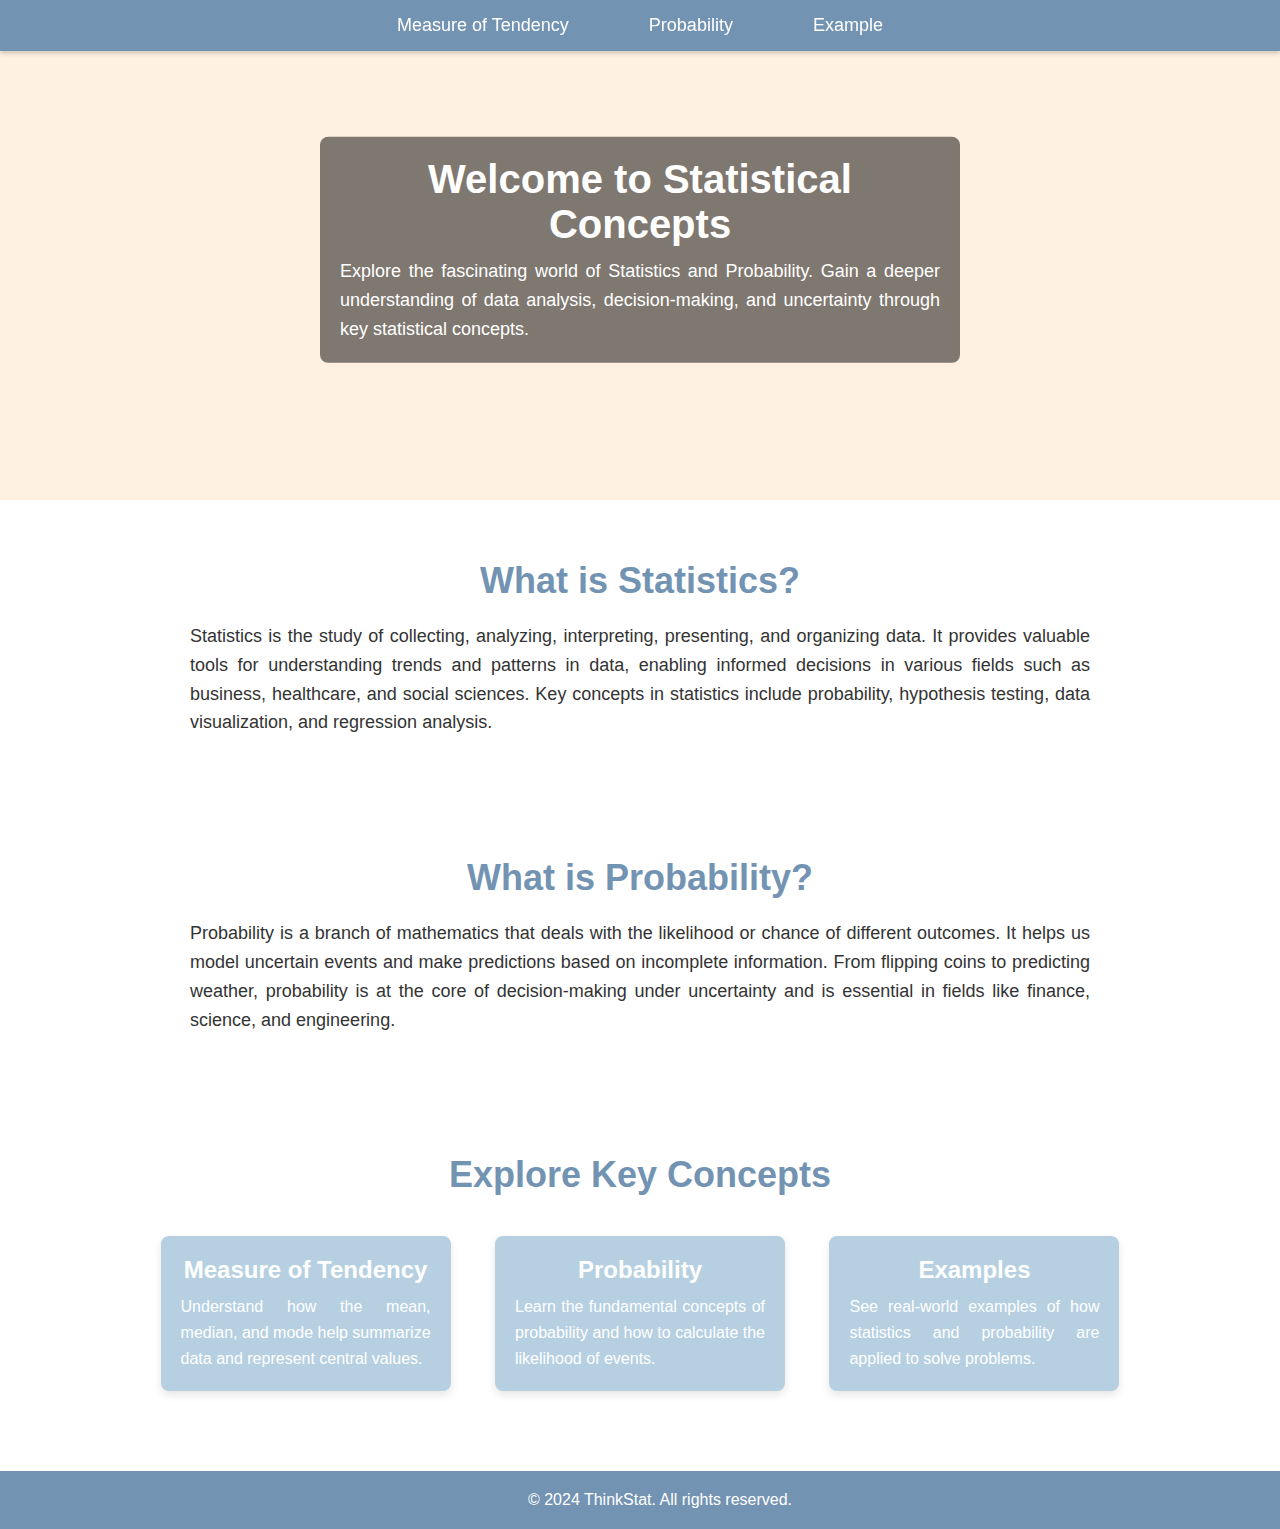
==== templates/index.html @ e240d6dd "Update index.html" ====
<!DOCTYPE html>
<html lang="en">
<head>
    <meta charset="UTF-8">
    <meta name="viewport" content="width=device-width, initial-scale=1.0">
    <title>Homepage - ThinkStat</title>
    <style>
      
        body, h1, h2, h3, p {
            margin: 0;
            padding: 0;
        }

     
        body {
            font-family: Arial, sans-serif;
            background-color: #fef1e1; 
            margin: 0;
        }

     
        nav {
            background-color: #7393B3; 
            position: fixed;
            top: 0;
            width: 100%;
            z-index: 1000;
            box-shadow: 0 2px 5px rgba(0, 0, 0, 0.2);
        }

        nav ul {
            list-style-type: none;
            margin: 0;
            padding: 0;
            display: flex;
            justify-content: center;
        }

        nav ul li {
            margin: 0 20px;
        }

        nav ul li a {
            color: white;
            text-decoration: none;
            font-size: 18px;
            padding: 15px 20px;
            display: block;
            transition: background-color 0.3s ease;
        }

        nav ul li a:hover {
            background-color: rgba(255, 255, 255, 0.3); 
            border-radius: 5px;
        }

        .hero {
            text-align: center;
            background-image: url('mathyy.jpg');  
            background-size: auto;
            color: white;
            padding: 50px 20px;
            background-repeat: no-repeat;
            height: 400px;
            position: relative;
        }

  
        .hero .content {
            position: absolute;
            top: 50%;
            left: 50%;
            transform: translate(-50%, -50%);
            background-color: rgba(0, 0, 0, 0.5);
            padding: 20px;
            border-radius: 8px;
            max-width: 80%;
            color: white;
        }

        .hero h1 {
            font-size: 40px;
            margin-bottom: 10px;
        }

        .hero p {
            font-size: 18px;
            line-height: 1.6;
        }

 
        .content {
            padding: 60px 20px;
            text-align: center;
            background-color: #fff;
        }

        .content h2 {
            font-size: 36px;
            margin-bottom: 20px;
            color: #7393B3; 
        }

        .content p {
            font-size: 18px;
            color: #333333;
            max-width: 900px;
            margin: 0 auto;
            line-height: 1.6;
            text-align: justify; 
        }

        .content .card {
            display: inline-block;
            background-color: #B6D0E2; 
            padding: 20px;
            margin: 20px;
            width: 250px;
            text-align: center;
            border-radius: 8px;
            box-shadow: 0 4px 8px rgba(0, 0, 0, 0.1);
            transition: transform 0.3s ease-in-out;
        }

        .content .card:hover {
            transform: translateY(-10px);
            background-color: #7393B3; 
        }

        .content .card h3 {
            font-size: 24px;
            margin-bottom: 10px;
        }

        .content .card p {
            font-size: 16px;
            color: #003366; 
        }

       
        footer {
            text-align: center;
            background-color: #7393B3; 
            color: white;
            padding: 20px;
            position: relative;
            bottom: 0;
            width: 100%;
        }

        .white-text {
            color: white;
        }
    </style>
</head>
<body>

 
    <nav>
        <ul>
            <li><a href="measure-of-tendency.html">Measure of Tendency</a></li>
            <li><a href="probability.html">Probability</a></li>
            <li><a href="example.html">Example</a></li>
        </ul>
    </nav>

    <section class="hero">
        <div class="content">
            <h1>Welcome to Statistical Concepts</h1>
            <p style="color:white;">Explore the fascinating world of Statistics and Probability. Gain a deeper understanding of data analysis, decision-making, and uncertainty through key statistical concepts.</p>
        </div>
    </section>

    <section class="content">
        <h2>What is Statistics?</h2>
        <p>Statistics is the study of collecting, analyzing, interpreting, presenting, and organizing data. It provides valuable tools for understanding trends and patterns in data, enabling informed decisions in various fields such as business, healthcare, and social sciences. Key concepts in statistics include probability, hypothesis testing, data visualization, and regression analysis.</p>
    </section>

    <section class="content">
        <h2>What is Probability?</h2>
        <p>Probability is a branch of mathematics that deals with the likelihood or chance of different outcomes. It helps us model uncertain events and make predictions based on incomplete information. From flipping coins to predicting weather, probability is at the core of decision-making under uncertainty and is essential in fields like finance, science, and engineering.</p>
    </section>

    <section class="content">
        <h2>Explore Key Concepts</h2>
        <div class="card">
            <h3 style="color:white;">Measure of Tendency</h3>
            <p style="color: white;">Understand how the mean, median, and mode help summarize data and represent central values.</p>
        </div>
        <div class="card">
            <h3 style="color:white;">Probability</h3>
            <p style="color: white;">Learn the fundamental concepts of probability and how to calculate the likelihood of events.</p>
        </div>
        <div class="card">
            <h3 style="color:white;">Examples</h3>
            <p style="color: white;">See real-world examples of how statistics and probability are applied to solve problems.</p>
        </div>
    </section>

    <footer>
        <p>&copy; 2024 ThinkStat. All rights reserved.</p>
    </footer>

</body>
</html>
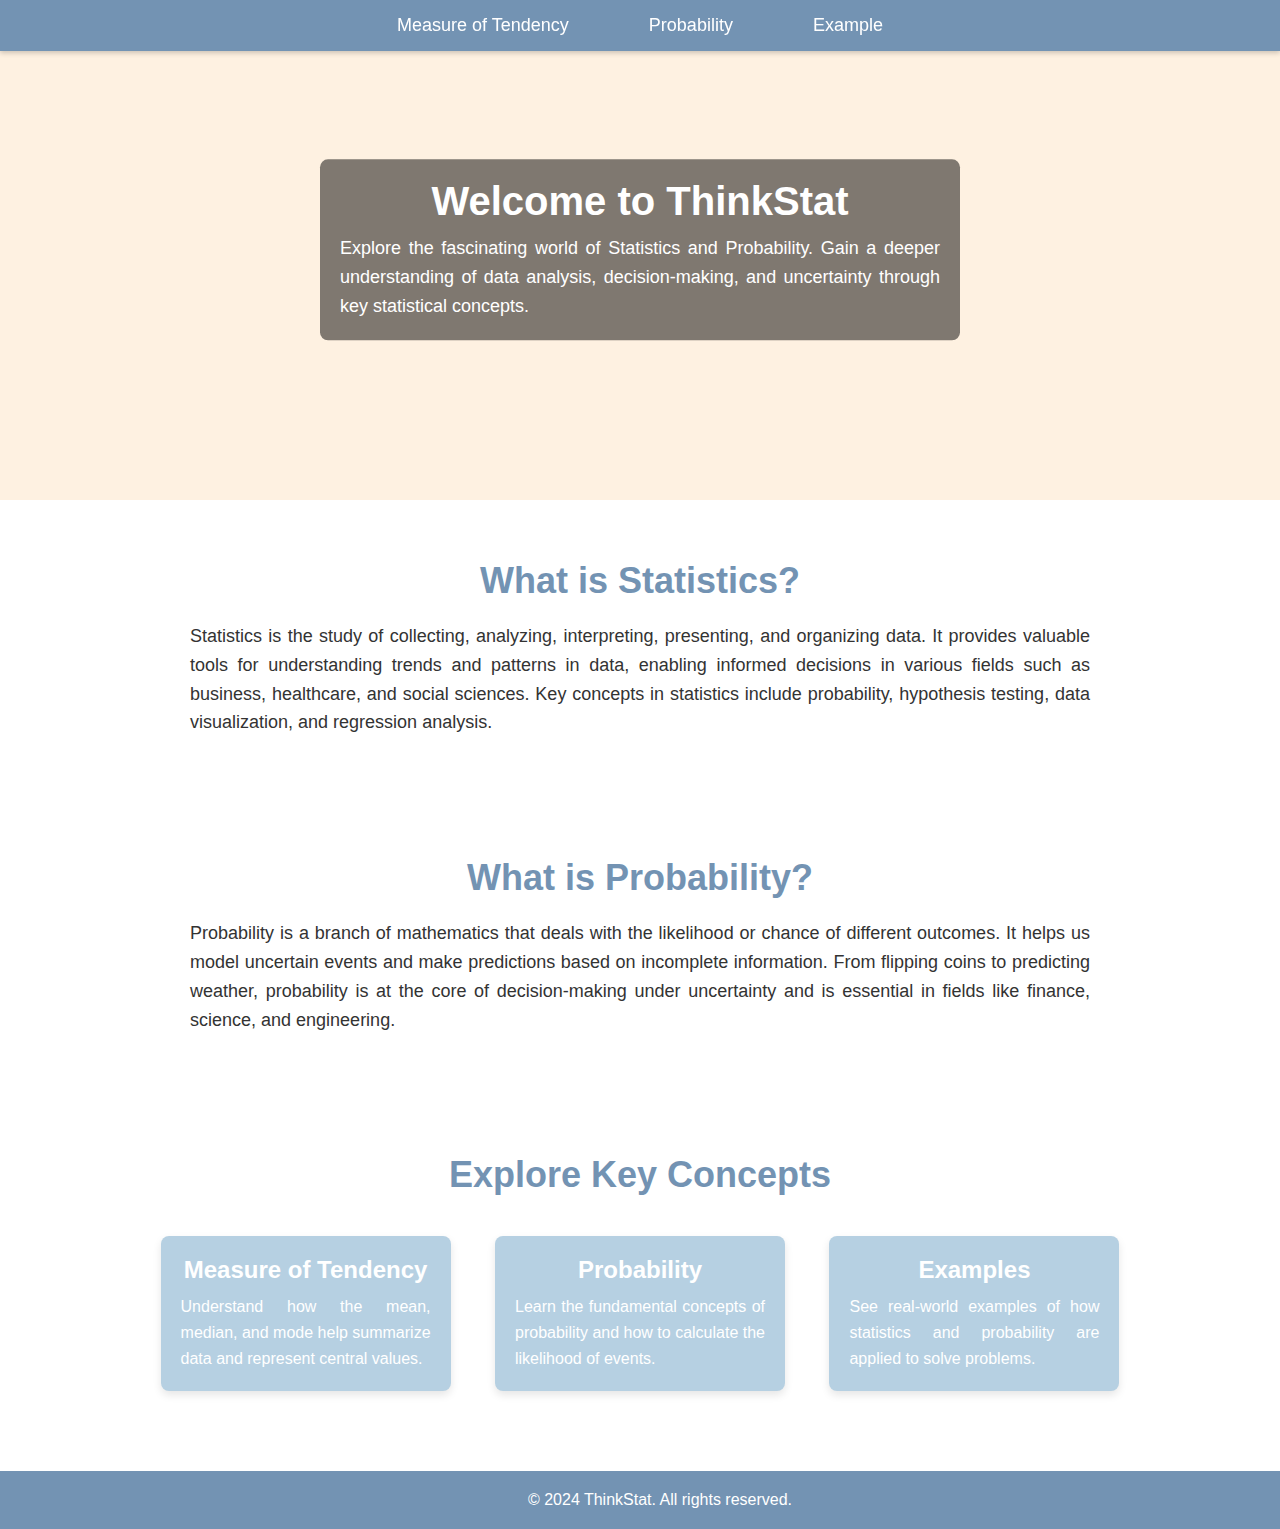
==== commit f9fb0c29: "Merge remote-tracking branch 'origin/events'" ====
--- a/templates/index.html
+++ b/templates/index.html
@@ -166,7 +166,7 @@
 
     <section class="hero">
         <div class="content">
-            <h1>Welcome to Statistical Concepts</h1>
+            <h1>Welcome to ThinkStat</h1>
             <p style="color:white;">Explore the fascinating world of Statistics and Probability. Gain a deeper understanding of data analysis, decision-making, and uncertainty through key statistical concepts.</p>
         </div>
     </section>
@@ -202,4 +202,4 @@
     </footer>
 
 </body>
-</html>
+</html>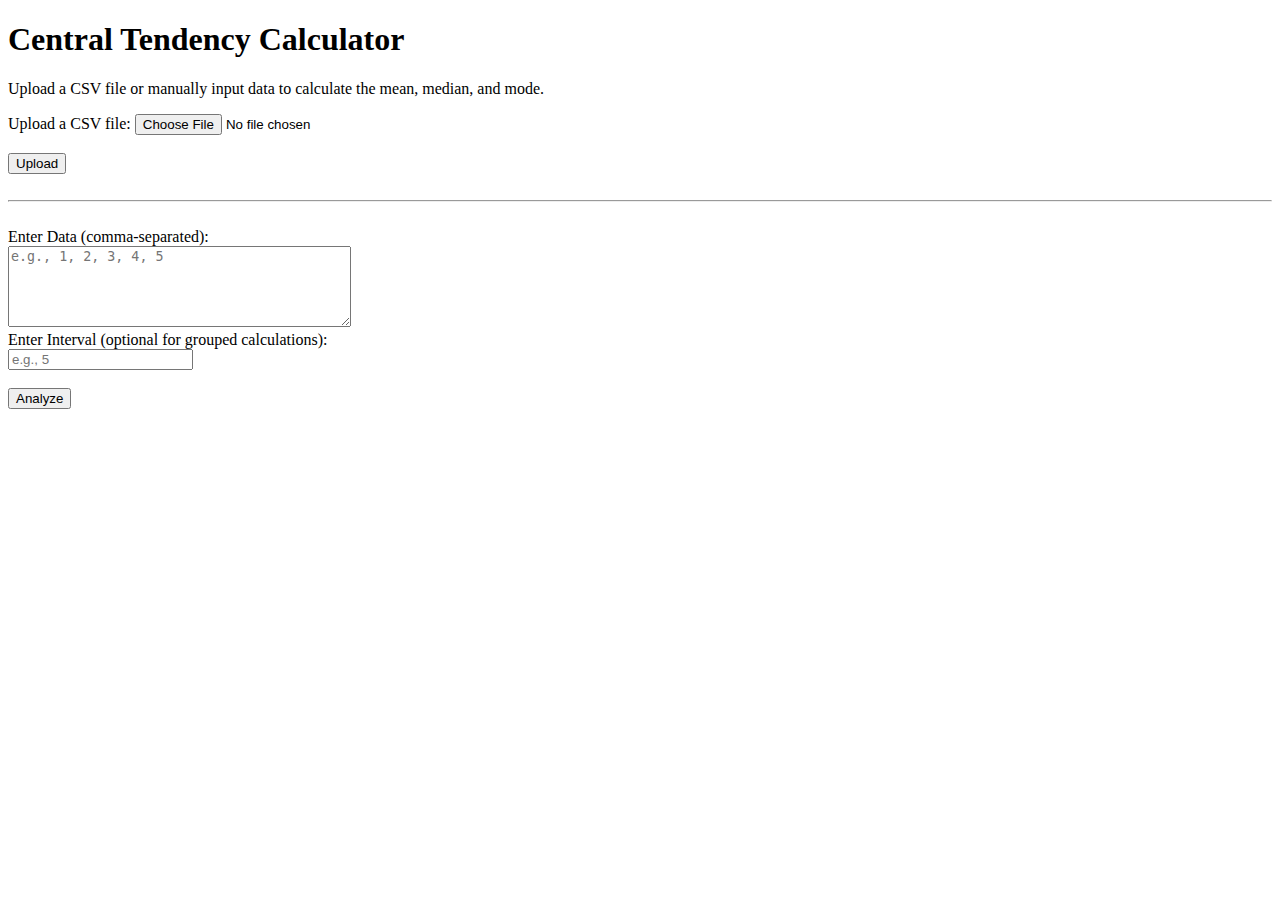
==== commit 38cd5a2b: "AYOKO NAAAAAAA" ====
--- a/templates/index.html
+++ b/templates/index.html
@@ -3,203 +3,187 @@
 <head>
     <meta charset="UTF-8">
     <meta name="viewport" content="width=device-width, initial-scale=1.0">
-    <title>Homepage - ThinkStat</title>
-    <style>
-      
-        body, h1, h2, h3, p {
-            margin: 0;
-            padding: 0;
+    <title>Central Tendency Calculator</title>
+</head>
+<body>
+    <h1>Central Tendency Calculator</h1>
+    <p>Upload a CSV file or manually input data to calculate the mean, median, and mode.</p>
+    
+    <!-- File Upload Form -->
+    <form id="uploadForm" enctype="multipart/form-data">
+        <label for="file">Upload a CSV file:</label>
+        <input type="file" id="file" name="file" accept=".csv">
+        <br><br>
+        <button type="submit">Upload</button>
+    </form>
+
+    <div id="columnSelection" style="display: none;">
+        <label for="columns">Select Column:</label>
+        <select id="columns"></select>
+        <br><br>
+        <button id="processButton">Calculate</button>
+    </div>
+
+    <br><hr><br>
+
+    <!-- Manual Input Form -->
+    <form id="manualForm">
+        <label for="data">Enter Data (comma-separated):</label><br>
+        <textarea id="data" name="data" rows="5" cols="40" placeholder="e.g., 1, 2, 3, 4, 5"></textarea><br>
+        <label for="interval">Enter Interval (optional for grouped calculations):</label><br>
+        <input type="number" id="interval" name="interval" step="0.01" placeholder="e.g., 5"><br><br>
+        <button type="submit">Analyze</button>
+    </form>
+
+    <div id="result"></div>
+
+    <script>
+        const uploadForm = document.getElementById('uploadForm');
+        const columnSelection = document.getElementById('columnSelection');
+        const columnsDropdown = document.getElementById('columns');
+        const processButton = document.getElementById('processButton');
+        const manualForm = document.getElementById('manualForm');
+        const resultDiv = document.getElementById('result');
+
+        let uploadedFilePath = '';  // Store the uploaded file path
+
+        // Handle File Upload
+        uploadForm.addEventListener('submit', async (e) => {
+            e.preventDefault();
+            const formData = new FormData(uploadForm);
+
+            const response = await fetch('/upload', {
+                method: 'POST',
+                body: formData
+            });
+
+            const data = await response.json();
+
+            if (data.error) {
+                resultDiv.innerHTML = `<p style="color: red;">Error: ${data.error}</p>`;
+            } else {
+                uploadedFilePath = data.file_path;  // Save file path
+                columnSelection.style.display = 'block';
+                columnsDropdown.innerHTML = data.numeric_columns.map(col => `<option value="${col}">${col}</option>`).join('');
+            }
+        });
+
+        // Handle Column Selection and Processing
+        processButton.addEventListener('click', async () => {
+            const selectedColumn = columnsDropdown.value;
+
+            const response = await fetch('/process', {
+                method: 'POST',
+                headers: {
+                    'Content-Type': 'application/x-www-form-urlencoded',
+                },
+                body: new URLSearchParams({
+                    column: selectedColumn,
+                    file_path: uploadedFilePath
+                })
+            });
+
+            const data = await response.json();
+
+            if (data.error) {
+                resultDiv.innerHTML = `<p style="color: red;">Error: ${data.error}</p>`;
+            } else {
+                displayResults(data, selectedColumn);
+            }
+        });
+
+        // Handle Manual Data Input
+        manualForm.addEventListener('submit', async (e) => {
+            e.preventDefault();
+            const formData = new FormData(manualForm);
+
+            const response = await fetch('/manual', {
+                method: 'POST',
+                body: new URLSearchParams(formData)
+            });
+
+            const data = await response.json();
+
+            if (data.error) {
+                resultDiv.innerHTML = `<p style="color: red;">Error: ${data.error}</p>`;
+            } else {
+                if (data.grouped) {
+                    // Display grouped and ungrouped results
+                    displayGroupedAndUngroupedResults(data);
+                } else {
+                    displayResults(data, "Manual Input");
+                }
+            }
+        });
+
+        function displayResults(data, title) {
+            const mean = data.mean !== undefined ? data.mean.toFixed(2) : 'N/A';
+            const median = data.median !== undefined ? data.median.toFixed(2) : 'N/A';
+            const mode = data.mode ? data.mode.join(', ') : 'N/A';
+            const plot_url = data.plot_url || '';
+
+            resultDiv.innerHTML = `
+                <h2>Results for ${title}</h2>
+                <p><strong>Mean:</strong> ${mean}</p>
+                <p><strong>Median:</strong> ${median}</p>
+                <p><strong>Mode:</strong> ${mode}</p>
+                ${plot_url ? `<h3>Histogram</h3><img src="${plot_url}" alt="Histogram">` : ''}
+            `;
         }
 
-     
-        body {
-            font-family: Arial, sans-serif;
-            background-color: #fef1e1; 
-            margin: 0;
+        function displayGroupedAndUngroupedResults(data) {
+            const ungrouped = data.ungrouped;
+            const grouped = data.grouped;
+
+            const ungroupedResults = `
+                <h3>Ungrouped Results:</h3>
+                <p><strong>Mean:</strong> ${ungrouped.mean.toFixed(2)}</p>
+                <p><strong>Median:</strong> ${ungrouped.median.toFixed(2)}</p>
+                <p><strong>Mode:</strong> ${ungrouped.mode.join(', ')}</p>
+                <h4>Ungrouped Histogram:</h4>
+                <img src="${ungrouped.plot_url}" alt="Ungrouped Histogram">
+            `;
+
+            const groupedResults = `
+                    <h3>Grouped Results:</h3>
+                    <p><strong>Mean:</strong> ${grouped.mean.toFixed(2)}</p>
+                    <p><strong>Median:</strong> ${grouped.median.toFixed(2)}</p>
+                    <p><strong>Mode:</strong> ${grouped.mode !== null ? grouped.mode.toFixed(2) : 'N/A'}</p>
+                    <h4>Frequency Table:</h4>
+                    <table style="border-collapse: collapse; width: auto; margin: 0;">
+                        <thead>
+                            <tr>
+                                <th style="border: 1px solid black; padding: 2px 5px;">Interval (Bin)</th>
+                                <th style="border: 1px solid black; padding: 2px 5px;">Frequency</th>
+                            </tr>
+                        </thead>
+                        <tbody>
+                            ${grouped.frequency_table.bins.map((bin, index) => `
+                                <tr>
+                                    <td style="border: 1px solid black; padding: 2px 5px; text-align: center;">${bin}</td>
+                                    <td style="border: 1px solid black; padding: 2px 5px; text-align: center;">${grouped.frequency_table.frequencies[index]}</td>
+                                </tr>
+                            `).join('')}
+                        </tbody>
+                    </table>
+                    <h4>Grouped Histogram:</h4>
+                    <img 
+                        src="${grouped.plot_url}" 
+                        alt="Grouped Histogram" 
+                        onerror="this.onerror=null; this.src='https://via.placeholder.com/150';">
+                `;
+
+                // Debugging logs
+                console.log("Grouped Histogram URL:", grouped.plot_url);
+                console.log("Grouped Data:", grouped);
+
+            resultDiv.innerHTML = `
+                <h2>Grouped and Ungrouped Results</h2>
+                ${ungroupedResults}
+                <hr>
+                ${groupedResults}
+            `;
         }
-
-     
-        nav {
-            background-color: #7393B3; 
-            position: fixed;
-            top: 0;
-            width: 100%;
-            z-index: 1000;
-            box-shadow: 0 2px 5px rgba(0, 0, 0, 0.2);
-        }
-
-        nav ul {
-            list-style-type: none;
-            margin: 0;
-            padding: 0;
-            display: flex;
-            justify-content: center;
-        }
-
-        nav ul li {
-            margin: 0 20px;
-        }
-
-        nav ul li a {
-            color: white;
-            text-decoration: none;
-            font-size: 18px;
-            padding: 15px 20px;
-            display: block;
-            transition: background-color 0.3s ease;
-        }
-
-        nav ul li a:hover {
-            background-color: rgba(255, 255, 255, 0.3); 
-            border-radius: 5px;
-        }
-
-        .hero {
-            text-align: center;
-            background-image: url('mathyy.jpg');  
-            background-size: auto;
-            color: white;
-            padding: 50px 20px;
-            background-repeat: no-repeat;
-            height: 400px;
-            position: relative;
-        }
-
-  
-        .hero .content {
-            position: absolute;
-            top: 50%;
-            left: 50%;
-            transform: translate(-50%, -50%);
-            background-color: rgba(0, 0, 0, 0.5);
-            padding: 20px;
-            border-radius: 8px;
-            max-width: 80%;
-            color: white;
-        }
-
-        .hero h1 {
-            font-size: 40px;
-            margin-bottom: 10px;
-        }
-
-        .hero p {
-            font-size: 18px;
-            line-height: 1.6;
-        }
-
- 
-        .content {
-            padding: 60px 20px;
-            text-align: center;
-            background-color: #fff;
-        }
-
-        .content h2 {
-            font-size: 36px;
-            margin-bottom: 20px;
-            color: #7393B3; 
-        }
-
-        .content p {
-            font-size: 18px;
-            color: #333333;
-            max-width: 900px;
-            margin: 0 auto;
-            line-height: 1.6;
-            text-align: justify; 
-        }
-
-        .content .card {
-            display: inline-block;
-            background-color: #B6D0E2; 
-            padding: 20px;
-            margin: 20px;
-            width: 250px;
-            text-align: center;
-            border-radius: 8px;
-            box-shadow: 0 4px 8px rgba(0, 0, 0, 0.1);
-            transition: transform 0.3s ease-in-out;
-        }
-
-        .content .card:hover {
-            transform: translateY(-10px);
-            background-color: #7393B3; 
-        }
-
-        .content .card h3 {
-            font-size: 24px;
-            margin-bottom: 10px;
-        }
-
-        .content .card p {
-            font-size: 16px;
-            color: #003366; 
-        }
-
-       
-        footer {
-            text-align: center;
-            background-color: #7393B3; 
-            color: white;
-            padding: 20px;
-            position: relative;
-            bottom: 0;
-            width: 100%;
-        }
-
-        .white-text {
-            color: white;
-        }
-    </style>
-</head>
-<body>
-
- 
-    <nav>
-        <ul>
-            <li><a href="measure-of-tendency.html">Measure of Tendency</a></li>
-            <li><a href="probability.html">Probability</a></li>
-            <li><a href="example.html">Example</a></li>
-        </ul>
-    </nav>
-
-    <section class="hero">
-        <div class="content">
-            <h1>Welcome to ThinkStat</h1>
-            <p style="color:white;">Explore the fascinating world of Statistics and Probability. Gain a deeper understanding of data analysis, decision-making, and uncertainty through key statistical concepts.</p>
-        </div>
-    </section>
-
-    <section class="content">
-        <h2>What is Statistics?</h2>
-        <p>Statistics is the study of collecting, analyzing, interpreting, presenting, and organizing data. It provides valuable tools for understanding trends and patterns in data, enabling informed decisions in various fields such as business, healthcare, and social sciences. Key concepts in statistics include probability, hypothesis testing, data visualization, and regression analysis.</p>
-    </section>
-
-    <section class="content">
-        <h2>What is Probability?</h2>
-        <p>Probability is a branch of mathematics that deals with the likelihood or chance of different outcomes. It helps us model uncertain events and make predictions based on incomplete information. From flipping coins to predicting weather, probability is at the core of decision-making under uncertainty and is essential in fields like finance, science, and engineering.</p>
-    </section>
-
-    <section class="content">
-        <h2>Explore Key Concepts</h2>
-        <div class="card">
-            <h3 style="color:white;">Measure of Tendency</h3>
-            <p style="color: white;">Understand how the mean, median, and mode help summarize data and represent central values.</p>
-        </div>
-        <div class="card">
-            <h3 style="color:white;">Probability</h3>
-            <p style="color: white;">Learn the fundamental concepts of probability and how to calculate the likelihood of events.</p>
-        </div>
-        <div class="card">
-            <h3 style="color:white;">Examples</h3>
-            <p style="color: white;">See real-world examples of how statistics and probability are applied to solve problems.</p>
-        </div>
-    </section>
-
-    <footer>
-        <p>&copy; 2024 ThinkStat. All rights reserved.</p>
-    </footer>
-
+    </script>
 </body>
-</html>+</html>
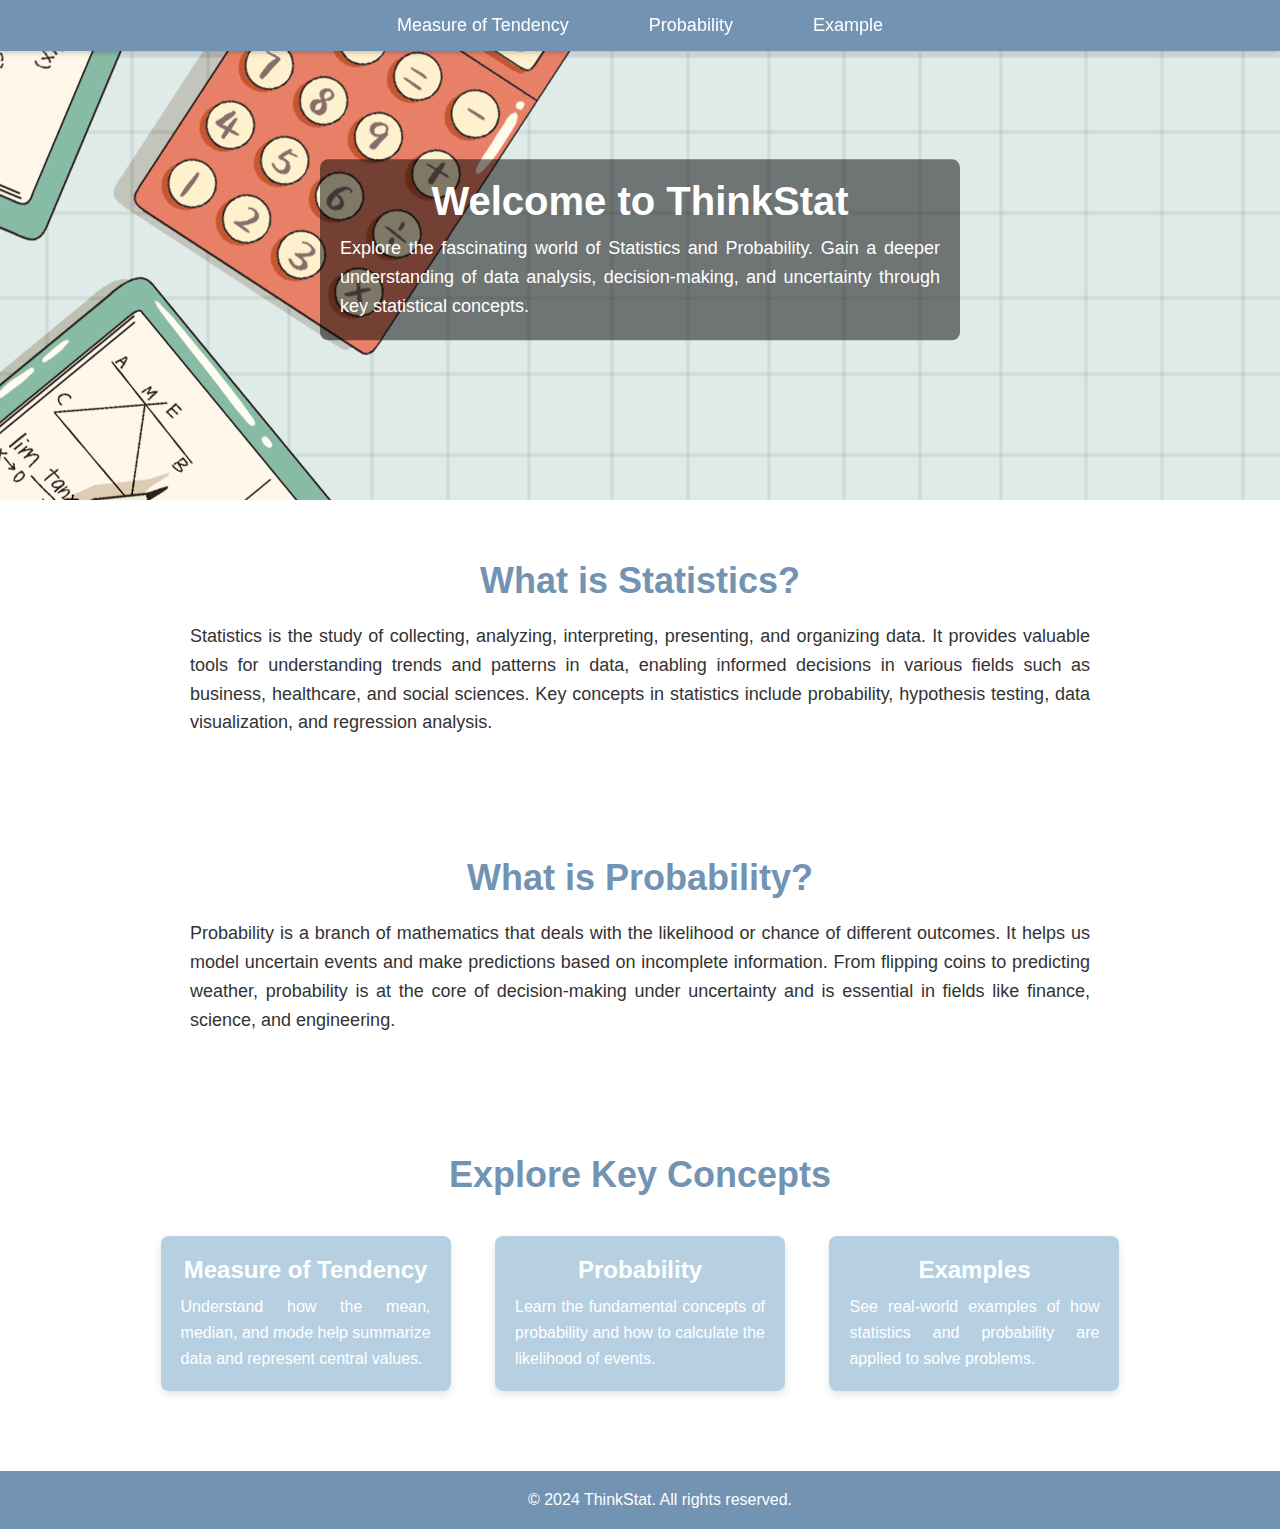
==== commit 9a443747: "connecting the tools" ====
--- a/templates/index.html
+++ b/templates/index.html
@@ -3,187 +3,203 @@
 <head>
     <meta charset="UTF-8">
     <meta name="viewport" content="width=device-width, initial-scale=1.0">
-    <title>Central Tendency Calculator</title>
+    <title>Homepage - ThinkStat</title>
+    <style>
+      
+        body, h1, h2, h3, p {
+            margin: 0;
+            padding: 0;
+        }
+
+     
+        body {
+            font-family: Arial, sans-serif;
+            background-color: #fef1e1; 
+            margin: 0;
+        }
+
+     
+        nav {
+            background-color: #7393B3; 
+            position: fixed;
+            top: 0;
+            width: 100%;
+            z-index: 1000;
+            box-shadow: 0 2px 5px rgba(0, 0, 0, 0.2);
+        }
+
+        nav ul {
+            list-style-type: none;
+            margin: 0;
+            padding: 0;
+            display: flex;
+            justify-content: center;
+        }
+
+        nav ul li {
+            margin: 0 20px;
+        }
+
+        nav ul li a {
+            color: white;
+            text-decoration: none;
+            font-size: 18px;
+            padding: 15px 20px;
+            display: block;
+            transition: background-color 0.3s ease;
+        }
+
+        nav ul li a:hover {
+            background-color: rgba(255, 255, 255, 0.3); 
+            border-radius: 5px;
+        }
+
+        .hero {
+            text-align: center;
+            background-image: url('mathyy.jpg');  
+            background-size: auto;
+            color: white;
+            padding: 50px 20px;
+            background-repeat: no-repeat;
+            height: 400px;
+            position: relative;
+        }
+
+  
+        .hero .content {
+            position: absolute;
+            top: 50%;
+            left: 50%;
+            transform: translate(-50%, -50%);
+            background-color: rgba(0, 0, 0, 0.5);
+            padding: 20px;
+            border-radius: 8px;
+            max-width: 80%;
+            color: white;
+        }
+
+        .hero h1 {
+            font-size: 40px;
+            margin-bottom: 10px;
+        }
+
+        .hero p {
+            font-size: 18px;
+            line-height: 1.6;
+        }
+
+ 
+        .content {
+            padding: 60px 20px;
+            text-align: center;
+            background-color: #fff;
+        }
+
+        .content h2 {
+            font-size: 36px;
+            margin-bottom: 20px;
+            color: #7393B3; 
+        }
+
+        .content p {
+            font-size: 18px;
+            color: #333333;
+            max-width: 900px;
+            margin: 0 auto;
+            line-height: 1.6;
+            text-align: justify; 
+        }
+
+        .content .card {
+            display: inline-block;
+            background-color: #B6D0E2; 
+            padding: 20px;
+            margin: 20px;
+            width: 250px;
+            text-align: center;
+            border-radius: 8px;
+            box-shadow: 0 4px 8px rgba(0, 0, 0, 0.1);
+            transition: transform 0.3s ease-in-out;
+        }
+
+        .content .card:hover {
+            transform: translateY(-10px);
+            background-color: #7393B3; 
+        }
+
+        .content .card h3 {
+            font-size: 24px;
+            margin-bottom: 10px;
+        }
+
+        .content .card p {
+            font-size: 16px;
+            color: #003366; 
+        }
+
+       
+        footer {
+            text-align: center;
+            background-color: #7393B3; 
+            color: white;
+            padding: 20px;
+            position: relative;
+            bottom: 0;
+            width: 100%;
+        }
+
+        .white-text {
+            color: white;
+        }
+    </style>
 </head>
 <body>
-    <h1>Central Tendency Calculator</h1>
-    <p>Upload a CSV file or manually input data to calculate the mean, median, and mode.</p>
-    
-    <!-- File Upload Form -->
-    <form id="uploadForm" enctype="multipart/form-data">
-        <label for="file">Upload a CSV file:</label>
-        <input type="file" id="file" name="file" accept=".csv">
-        <br><br>
-        <button type="submit">Upload</button>
-    </form>
-
-    <div id="columnSelection" style="display: none;">
-        <label for="columns">Select Column:</label>
-        <select id="columns"></select>
-        <br><br>
-        <button id="processButton">Calculate</button>
-    </div>
-
-    <br><hr><br>
-
-    <!-- Manual Input Form -->
-    <form id="manualForm">
-        <label for="data">Enter Data (comma-separated):</label><br>
-        <textarea id="data" name="data" rows="5" cols="40" placeholder="e.g., 1, 2, 3, 4, 5"></textarea><br>
-        <label for="interval">Enter Interval (optional for grouped calculations):</label><br>
-        <input type="number" id="interval" name="interval" step="0.01" placeholder="e.g., 5"><br><br>
-        <button type="submit">Analyze</button>
-    </form>
-
-    <div id="result"></div>
-
-    <script>
-        const uploadForm = document.getElementById('uploadForm');
-        const columnSelection = document.getElementById('columnSelection');
-        const columnsDropdown = document.getElementById('columns');
-        const processButton = document.getElementById('processButton');
-        const manualForm = document.getElementById('manualForm');
-        const resultDiv = document.getElementById('result');
-
-        let uploadedFilePath = '';  // Store the uploaded file path
-
-        // Handle File Upload
-        uploadForm.addEventListener('submit', async (e) => {
-            e.preventDefault();
-            const formData = new FormData(uploadForm);
-
-            const response = await fetch('/upload', {
-                method: 'POST',
-                body: formData
-            });
-
-            const data = await response.json();
-
-            if (data.error) {
-                resultDiv.innerHTML = `<p style="color: red;">Error: ${data.error}</p>`;
-            } else {
-                uploadedFilePath = data.file_path;  // Save file path
-                columnSelection.style.display = 'block';
-                columnsDropdown.innerHTML = data.numeric_columns.map(col => `<option value="${col}">${col}</option>`).join('');
-            }
-        });
-
-        // Handle Column Selection and Processing
-        processButton.addEventListener('click', async () => {
-            const selectedColumn = columnsDropdown.value;
-
-            const response = await fetch('/process', {
-                method: 'POST',
-                headers: {
-                    'Content-Type': 'application/x-www-form-urlencoded',
-                },
-                body: new URLSearchParams({
-                    column: selectedColumn,
-                    file_path: uploadedFilePath
-                })
-            });
-
-            const data = await response.json();
-
-            if (data.error) {
-                resultDiv.innerHTML = `<p style="color: red;">Error: ${data.error}</p>`;
-            } else {
-                displayResults(data, selectedColumn);
-            }
-        });
-
-        // Handle Manual Data Input
-        manualForm.addEventListener('submit', async (e) => {
-            e.preventDefault();
-            const formData = new FormData(manualForm);
-
-            const response = await fetch('/manual', {
-                method: 'POST',
-                body: new URLSearchParams(formData)
-            });
-
-            const data = await response.json();
-
-            if (data.error) {
-                resultDiv.innerHTML = `<p style="color: red;">Error: ${data.error}</p>`;
-            } else {
-                if (data.grouped) {
-                    // Display grouped and ungrouped results
-                    displayGroupedAndUngroupedResults(data);
-                } else {
-                    displayResults(data, "Manual Input");
-                }
-            }
-        });
-
-        function displayResults(data, title) {
-            const mean = data.mean !== undefined ? data.mean.toFixed(2) : 'N/A';
-            const median = data.median !== undefined ? data.median.toFixed(2) : 'N/A';
-            const mode = data.mode ? data.mode.join(', ') : 'N/A';
-            const plot_url = data.plot_url || '';
-
-            resultDiv.innerHTML = `
-                <h2>Results for ${title}</h2>
-                <p><strong>Mean:</strong> ${mean}</p>
-                <p><strong>Median:</strong> ${median}</p>
-                <p><strong>Mode:</strong> ${mode}</p>
-                ${plot_url ? `<h3>Histogram</h3><img src="${plot_url}" alt="Histogram">` : ''}
-            `;
-        }
-
-        function displayGroupedAndUngroupedResults(data) {
-            const ungrouped = data.ungrouped;
-            const grouped = data.grouped;
-
-            const ungroupedResults = `
-                <h3>Ungrouped Results:</h3>
-                <p><strong>Mean:</strong> ${ungrouped.mean.toFixed(2)}</p>
-                <p><strong>Median:</strong> ${ungrouped.median.toFixed(2)}</p>
-                <p><strong>Mode:</strong> ${ungrouped.mode.join(', ')}</p>
-                <h4>Ungrouped Histogram:</h4>
-                <img src="${ungrouped.plot_url}" alt="Ungrouped Histogram">
-            `;
-
-            const groupedResults = `
-                    <h3>Grouped Results:</h3>
-                    <p><strong>Mean:</strong> ${grouped.mean.toFixed(2)}</p>
-                    <p><strong>Median:</strong> ${grouped.median.toFixed(2)}</p>
-                    <p><strong>Mode:</strong> ${grouped.mode !== null ? grouped.mode.toFixed(2) : 'N/A'}</p>
-                    <h4>Frequency Table:</h4>
-                    <table style="border-collapse: collapse; width: auto; margin: 0;">
-                        <thead>
-                            <tr>
-                                <th style="border: 1px solid black; padding: 2px 5px;">Interval (Bin)</th>
-                                <th style="border: 1px solid black; padding: 2px 5px;">Frequency</th>
-                            </tr>
-                        </thead>
-                        <tbody>
-                            ${grouped.frequency_table.bins.map((bin, index) => `
-                                <tr>
-                                    <td style="border: 1px solid black; padding: 2px 5px; text-align: center;">${bin}</td>
-                                    <td style="border: 1px solid black; padding: 2px 5px; text-align: center;">${grouped.frequency_table.frequencies[index]}</td>
-                                </tr>
-                            `).join('')}
-                        </tbody>
-                    </table>
-                    <h4>Grouped Histogram:</h4>
-                    <img 
-                        src="${grouped.plot_url}" 
-                        alt="Grouped Histogram" 
-                        onerror="this.onerror=null; this.src='https://via.placeholder.com/150';">
-                `;
-
-                // Debugging logs
-                console.log("Grouped Histogram URL:", grouped.plot_url);
-                console.log("Grouped Data:", grouped);
-
-            resultDiv.innerHTML = `
-                <h2>Grouped and Ungrouped Results</h2>
-                ${ungroupedResults}
-                <hr>
-                ${groupedResults}
-            `;
-        }
-    </script>
+
+ 
+    <nav>
+        <ul>
+            <li><a href="/measure-of-tendency">Measure of Tendency</a></li>
+            <li><a href="probability.html">Probability</a></li>
+            <li><a href="/events">Example</a></li>
+        </ul>
+    </nav>
+
+    <section class="hero">
+        <div class="content">
+            <h1>Welcome to ThinkStat</h1>
+            <p style="color:white;">Explore the fascinating world of Statistics and Probability. Gain a deeper understanding of data analysis, decision-making, and uncertainty through key statistical concepts.</p>
+        </div>
+    </section>
+
+    <section class="content">
+        <h2>What is Statistics?</h2>
+        <p>Statistics is the study of collecting, analyzing, interpreting, presenting, and organizing data. It provides valuable tools for understanding trends and patterns in data, enabling informed decisions in various fields such as business, healthcare, and social sciences. Key concepts in statistics include probability, hypothesis testing, data visualization, and regression analysis.</p>
+    </section>
+
+    <section class="content">
+        <h2>What is Probability?</h2>
+        <p>Probability is a branch of mathematics that deals with the likelihood or chance of different outcomes. It helps us model uncertain events and make predictions based on incomplete information. From flipping coins to predicting weather, probability is at the core of decision-making under uncertainty and is essential in fields like finance, science, and engineering.</p>
+    </section>
+
+    <section class="content">
+        <h2>Explore Key Concepts</h2>
+        <div class="card">
+            <h3 style="color:white;">Measure of Tendency</h3>
+            <p style="color: white;">Understand how the mean, median, and mode help summarize data and represent central values.</p>
+        </div>
+        <div class="card">
+            <h3 style="color:white;">Probability</h3>
+            <p style="color: white;">Learn the fundamental concepts of probability and how to calculate the likelihood of events.</p>
+        </div>
+        <div class="card">
+            <h3 style="color:white;">Examples</h3>
+            <p style="color: white;">See real-world examples of how statistics and probability are applied to solve problems.</p>
+        </div>
+    </section>
+
+    <footer>
+        <p>&copy; 2024 ThinkStat. All rights reserved.</p>
+    </footer>
+
 </body>
-</html>
+</html>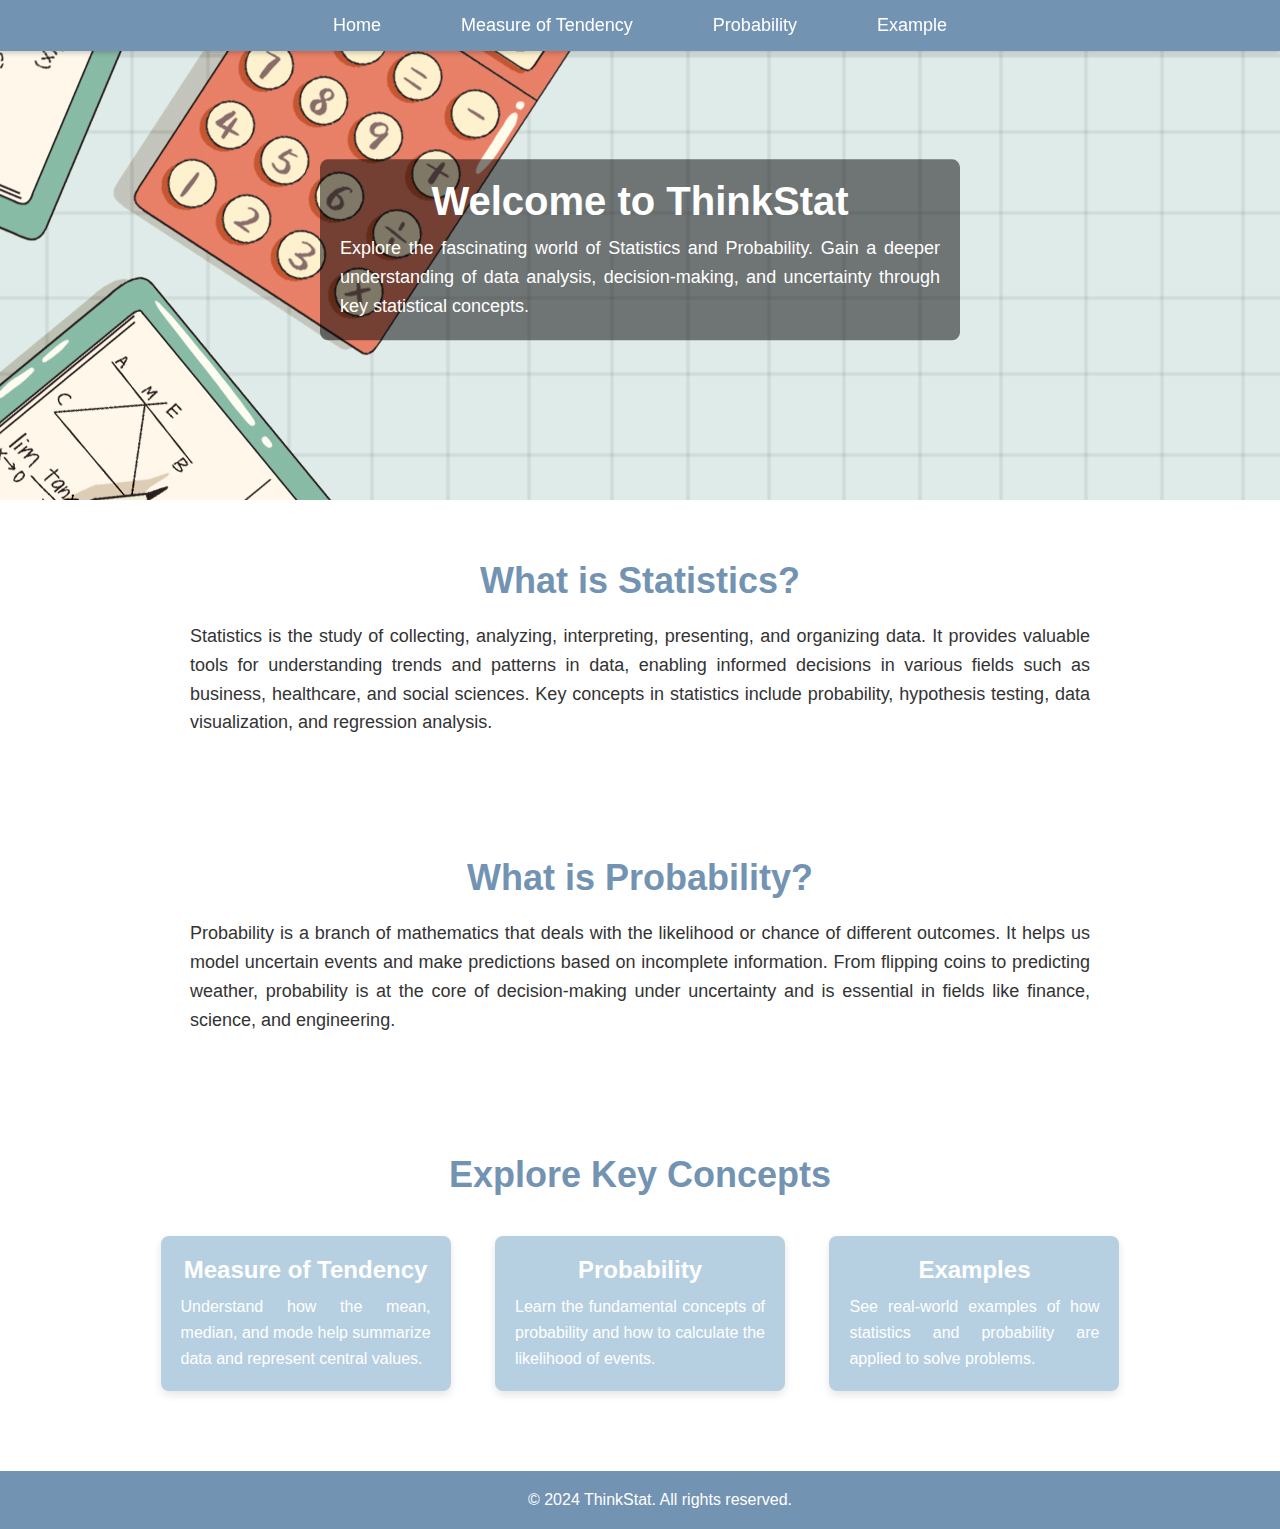
==== commit b7c836ab: "connected" ====
--- a/templates/index.html
+++ b/templates/index.html
@@ -158,8 +158,9 @@
  
     <nav>
         <ul>
+            <li><a href="/">Home</a></li>
             <li><a href="/measure-of-tendency">Measure of Tendency</a></li>
-            <li><a href="probability.html">Probability</a></li>
+            <li><a href="/probability">Probability</a></li>
             <li><a href="/events">Example</a></li>
         </ul>
     </nav>
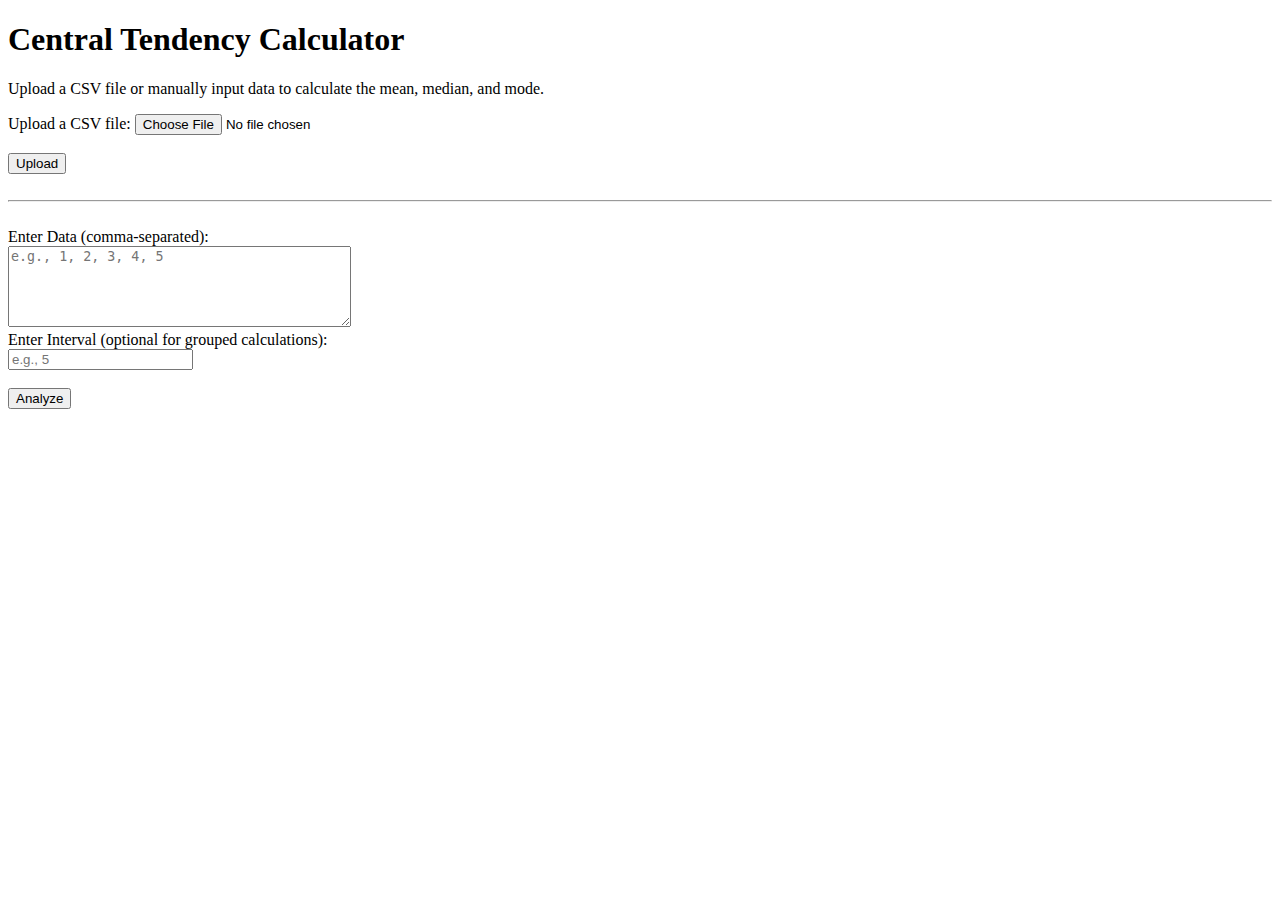
==== commit 262fd932: "OKAY NA LEZZZGOOOOO" ====
--- a/templates/index.html
+++ b/templates/index.html
@@ -3,204 +3,208 @@
 <head>
     <meta charset="UTF-8">
     <meta name="viewport" content="width=device-width, initial-scale=1.0">
-    <title>Homepage - ThinkStat</title>
-    <style>
-      
-        body, h1, h2, h3, p {
-            margin: 0;
-            padding: 0;
-        }
-
-     
-        body {
-            font-family: Arial, sans-serif;
-            background-color: #fef1e1; 
-            margin: 0;
-        }
-
-     
-        nav {
-            background-color: #7393B3; 
-            position: fixed;
-            top: 0;
-            width: 100%;
-            z-index: 1000;
-            box-shadow: 0 2px 5px rgba(0, 0, 0, 0.2);
-        }
-
-        nav ul {
-            list-style-type: none;
-            margin: 0;
-            padding: 0;
-            display: flex;
-            justify-content: center;
-        }
-
-        nav ul li {
-            margin: 0 20px;
-        }
-
-        nav ul li a {
-            color: white;
-            text-decoration: none;
-            font-size: 18px;
-            padding: 15px 20px;
-            display: block;
-            transition: background-color 0.3s ease;
-        }
-
-        nav ul li a:hover {
-            background-color: rgba(255, 255, 255, 0.3); 
-            border-radius: 5px;
-        }
-
-        .hero {
-            text-align: center;
-            background-image: url('mathyy.jpg');  
-            background-size: auto;
-            color: white;
-            padding: 50px 20px;
-            background-repeat: no-repeat;
-            height: 400px;
-            position: relative;
-        }
-
-  
-        .hero .content {
-            position: absolute;
-            top: 50%;
-            left: 50%;
-            transform: translate(-50%, -50%);
-            background-color: rgba(0, 0, 0, 0.5);
-            padding: 20px;
-            border-radius: 8px;
-            max-width: 80%;
-            color: white;
-        }
-
-        .hero h1 {
-            font-size: 40px;
-            margin-bottom: 10px;
-        }
-
-        .hero p {
-            font-size: 18px;
-            line-height: 1.6;
-        }
-
- 
-        .content {
-            padding: 60px 20px;
-            text-align: center;
-            background-color: #fff;
-        }
-
-        .content h2 {
-            font-size: 36px;
-            margin-bottom: 20px;
-            color: #7393B3; 
-        }
-
-        .content p {
-            font-size: 18px;
-            color: #333333;
-            max-width: 900px;
-            margin: 0 auto;
-            line-height: 1.6;
-            text-align: justify; 
-        }
-
-        .content .card {
-            display: inline-block;
-            background-color: #B6D0E2; 
-            padding: 20px;
-            margin: 20px;
-            width: 250px;
-            text-align: center;
-            border-radius: 8px;
-            box-shadow: 0 4px 8px rgba(0, 0, 0, 0.1);
-            transition: transform 0.3s ease-in-out;
-        }
-
-        .content .card:hover {
-            transform: translateY(-10px);
-            background-color: #7393B3; 
-        }
-
-        .content .card h3 {
-            font-size: 24px;
-            margin-bottom: 10px;
-        }
-
-        .content .card p {
-            font-size: 16px;
-            color: #003366; 
-        }
-
-       
-        footer {
-            text-align: center;
-            background-color: #7393B3; 
-            color: white;
-            padding: 20px;
-            position: relative;
-            bottom: 0;
-            width: 100%;
-        }
-
-        .white-text {
-            color: white;
-        }
-    </style>
+    <title>Central Tendency Calculator</title>
 </head>
 <body>
-
- 
-    <nav>
-        <ul>
-            <li><a href="/">Home</a></li>
-            <li><a href="/measure-of-tendency">Measure of Tendency</a></li>
-            <li><a href="/probability">Probability</a></li>
-            <li><a href="/events">Example</a></li>
-        </ul>
-    </nav>
-
-    <section class="hero">
-        <div class="content">
-            <h1>Welcome to ThinkStat</h1>
-            <p style="color:white;">Explore the fascinating world of Statistics and Probability. Gain a deeper understanding of data analysis, decision-making, and uncertainty through key statistical concepts.</p>
-        </div>
-    </section>
-
-    <section class="content">
-        <h2>What is Statistics?</h2>
-        <p>Statistics is the study of collecting, analyzing, interpreting, presenting, and organizing data. It provides valuable tools for understanding trends and patterns in data, enabling informed decisions in various fields such as business, healthcare, and social sciences. Key concepts in statistics include probability, hypothesis testing, data visualization, and regression analysis.</p>
-    </section>
-
-    <section class="content">
-        <h2>What is Probability?</h2>
-        <p>Probability is a branch of mathematics that deals with the likelihood or chance of different outcomes. It helps us model uncertain events and make predictions based on incomplete information. From flipping coins to predicting weather, probability is at the core of decision-making under uncertainty and is essential in fields like finance, science, and engineering.</p>
-    </section>
-
-    <section class="content">
-        <h2>Explore Key Concepts</h2>
-        <div class="card">
-            <h3 style="color:white;">Measure of Tendency</h3>
-            <p style="color: white;">Understand how the mean, median, and mode help summarize data and represent central values.</p>
-        </div>
-        <div class="card">
-            <h3 style="color:white;">Probability</h3>
-            <p style="color: white;">Learn the fundamental concepts of probability and how to calculate the likelihood of events.</p>
-        </div>
-        <div class="card">
-            <h3 style="color:white;">Examples</h3>
-            <p style="color: white;">See real-world examples of how statistics and probability are applied to solve problems.</p>
-        </div>
-    </section>
-
-    <footer>
-        <p>&copy; 2024 ThinkStat. All rights reserved.</p>
-    </footer>
-
+    <h1>Central Tendency Calculator</h1>
+    <p>Upload a CSV file or manually input data to calculate the mean, median, and mode.</p>
+    
+    <!-- File Upload Form -->
+    <form id="uploadForm" enctype="multipart/form-data">
+        <label for="file">Upload a CSV file:</label>
+        <input type="file" id="file" name="file" accept=".csv">
+        <br><br>
+        <button type="submit">Upload</button>
+    </form>
+
+    <div id="columnSelection" style="display: none;">
+        <label for="columns">Select Column:</label>
+        <select id="columns"></select>
+        <br><br>
+        <button id="processButton">Calculate</button>
+    </div>
+
+    <br><hr><br>
+
+    <!-- Manual Input Form -->
+    <form id="manualForm">
+        <label for="data">Enter Data (comma-separated):</label><br>
+        <textarea id="data" name="data" rows="5" cols="40" placeholder="e.g., 1, 2, 3, 4, 5"></textarea><br>
+        <label for="interval">Enter Interval (optional for grouped calculations):</label><br>
+        <input type="number" id="interval" name="interval" step="0.1" placeholder="e.g., 5"><br><br>
+        <button type="submit">Analyze</button>
+    </form>
+
+    <div id="result"></div>
+
+    <script>
+        const uploadForm = document.getElementById('uploadForm');
+        const columnSelection = document.getElementById('columnSelection');
+        const columnsDropdown = document.getElementById('columns');
+        const processButton = document.getElementById('processButton');
+        const manualForm = document.getElementById('manualForm');
+        const resultDiv = document.getElementById('result');
+
+        let uploadedFilePath = '';  // Store the uploaded file path
+
+        // Handle File Upload
+        uploadForm.addEventListener('submit', async (e) => {
+            e.preventDefault();
+            const formData = new FormData(uploadForm);
+
+            const response = await fetch('/upload', {
+                method: 'POST',
+                body: formData
+            });
+
+            const data = await response.json();
+
+            if (data.error) {
+                resultDiv.innerHTML = `<p style="color: red;">Error: ${data.error}</p>`;
+            } else {
+                uploadedFilePath = data.file_path;  // Save file path
+                columnSelection.style.display = 'block';
+                columnsDropdown.innerHTML = data.numeric_columns.map(col => `<option value="${col}">${col}</option>`).join('');
+            }
+        });
+
+        // Handle Column Selection and Processing
+        processButton.addEventListener('click', async () => {
+            const selectedColumn = columnsDropdown.value;
+
+            const response = await fetch('/process', {
+                method: 'POST',
+                headers: {
+                    'Content-Type': 'application/x-www-form-urlencoded',
+                },
+                body: new URLSearchParams({
+                    column: selectedColumn,
+                    file_path: uploadedFilePath
+                })
+            });
+
+            const data = await response.json();
+
+            if (data.error) {
+                resultDiv.innerHTML = `<p style="color: red;">Error: ${data.error}</p>`;
+            } else {
+                displayResults(data, selectedColumn);
+            }
+        });
+
+        // Handle Manual Data Input
+        manualForm.addEventListener('submit', async (e) => {
+            e.preventDefault();
+            const formData = new FormData(manualForm);
+
+            const response = await fetch('/manual', {
+                method: 'POST',
+                body: new URLSearchParams(formData)
+            });
+
+            const data = await response.json();
+
+            if (data.error) {
+                resultDiv.innerHTML = `<p style="color: red;">Error: ${data.error}</p>`;
+            } else {
+
+                if (data.grouped) {
+                    // Display grouped and ungrouped results
+                    displayGroupedAndUngroupedResults(data);
+                } else if (data.ungrouped) {
+                    displayUngroupedResults (data);
+                } else {
+                    displayResults(data, "Manual Input");
+                }
+            }
+        });
+
+        function displayResults(data, title) {
+            const mean = data.mean !== undefined ? data.mean.toFixed(2) : 'N/A';
+            const median = data.median !== undefined ? data.median.toFixed(2) : 'N/A';
+            const mode = data.mode ? data.mode.join(', ') : 'N/A';
+            const plot_url = data.plot_url || '';
+
+            resultDiv.innerHTML = `
+                <h2>Results for ${title}</h2>
+                <p><strong>Mean:</strong> ${mean}</p>
+                <p><strong>Median:</strong> ${median}</p>
+                <p><strong>Mode:</strong> ${mode}</p>
+                ${plot_url ? `<h3>Histogram</h3><img src="${plot_url}" alt="Histogram">` : ''}
+            `;
+        }
+
+        function displayUngroupedResults (data) {
+
+        const ungrouped = data.ungrouped;
+            
+            const ungroupedResults = `
+                <h3>Ungrouped Results:</h3>
+                <p><strong>Mean:</strong> ${ungrouped.mean.toFixed(2)}</p>
+                <p><strong>Median:</strong> ${ungrouped.median.toFixed(2)}</p>
+                <p><strong>Mode:</strong> ${ungrouped.mode.join(', ')}</p>
+                <h4>Ungrouped Histogram:</h4>
+                <img src="${ungrouped.plot_url}" alt="Ungrouped Histogram">
+            `;
+
+            resultDiv.innerHTML = `
+                ${ungroupedResults}
+            `;
+        }
+
+        function displayGroupedAndUngroupedResults(data) {
+            const ungrouped = data.ungrouped;
+            const grouped = data.grouped;
+
+            const ungroupedResults = `
+                <h3>Ungrouped Results:</h3>
+                <p><strong>Mean:</strong> ${ungrouped.mean.toFixed(2)}</p>
+                <p><strong>Median:</strong> ${ungrouped.median.toFixed(2)}</p>
+                <p><strong>Mode:</strong> ${ungrouped.mode.join(', ')}</p>
+                <h4>Ungrouped Histogram:</h4>
+                <img src="${ungrouped.plot_url}" alt="Ungrouped Histogram">
+            `;
+
+            const groupedResults = `
+                    <h3>Grouped Results:</h3>
+                    <p><strong>Mean:</strong> ${grouped.mean.toFixed(2)}</p>
+                    <p><strong>Median:</strong> ${grouped.median.toFixed(2)}</p>
+                    <p><strong>Mode:</strong> ${grouped.mode !== null ? grouped.mode.toFixed(2) : 'N/A'}</p>
+                    <h4>Frequency Table:</h4>
+                    <table style="border-collapse: collapse; width: auto; margin: 0;">
+                        <thead>
+                            <tr>
+                                <th style="border: 1px solid black; padding: 2px 5px;">Interval (Bin)</th>
+                                <th style="border: 1px solid black; padding: 2px 5px;">Frequency</th>
+                            </tr>
+                        </thead>
+                        <tbody>
+                            ${grouped.frequency_table.bins.map((bin, index) => `
+                                <tr>
+                                    <td style="border: 1px solid black; padding: 2px 5px; text-align: center;">${bin}</td>
+                                    <td style="border: 1px solid black; padding: 2px 5px; text-align: center;">${grouped.frequency_table.frequencies[index]}</td>
+                                </tr>
+                            `).join('')}
+                        </tbody>
+                    </table>
+                    <h4>Grouped Histogram:</h4>
+                    <img 
+                        src="${grouped.plot_url}" 
+                        alt="Grouped Histogram" 
+                        onerror="this.onerror=null; this.src='https://via.placeholder.com/150';">
+                `;
+
+                // Debugging logs
+                console.log("Grouped Histogram URL:", grouped.plot_url);
+                console.log("Grouped Data:", grouped);
+
+            resultDiv.innerHTML = `
+                <h2>Grouped and Ungrouped Results</h2>
+                ${ungroupedResults}
+                <hr>
+                ${groupedResults}
+            `;
+        }
+    </script>
 </body>
-</html>+</html>
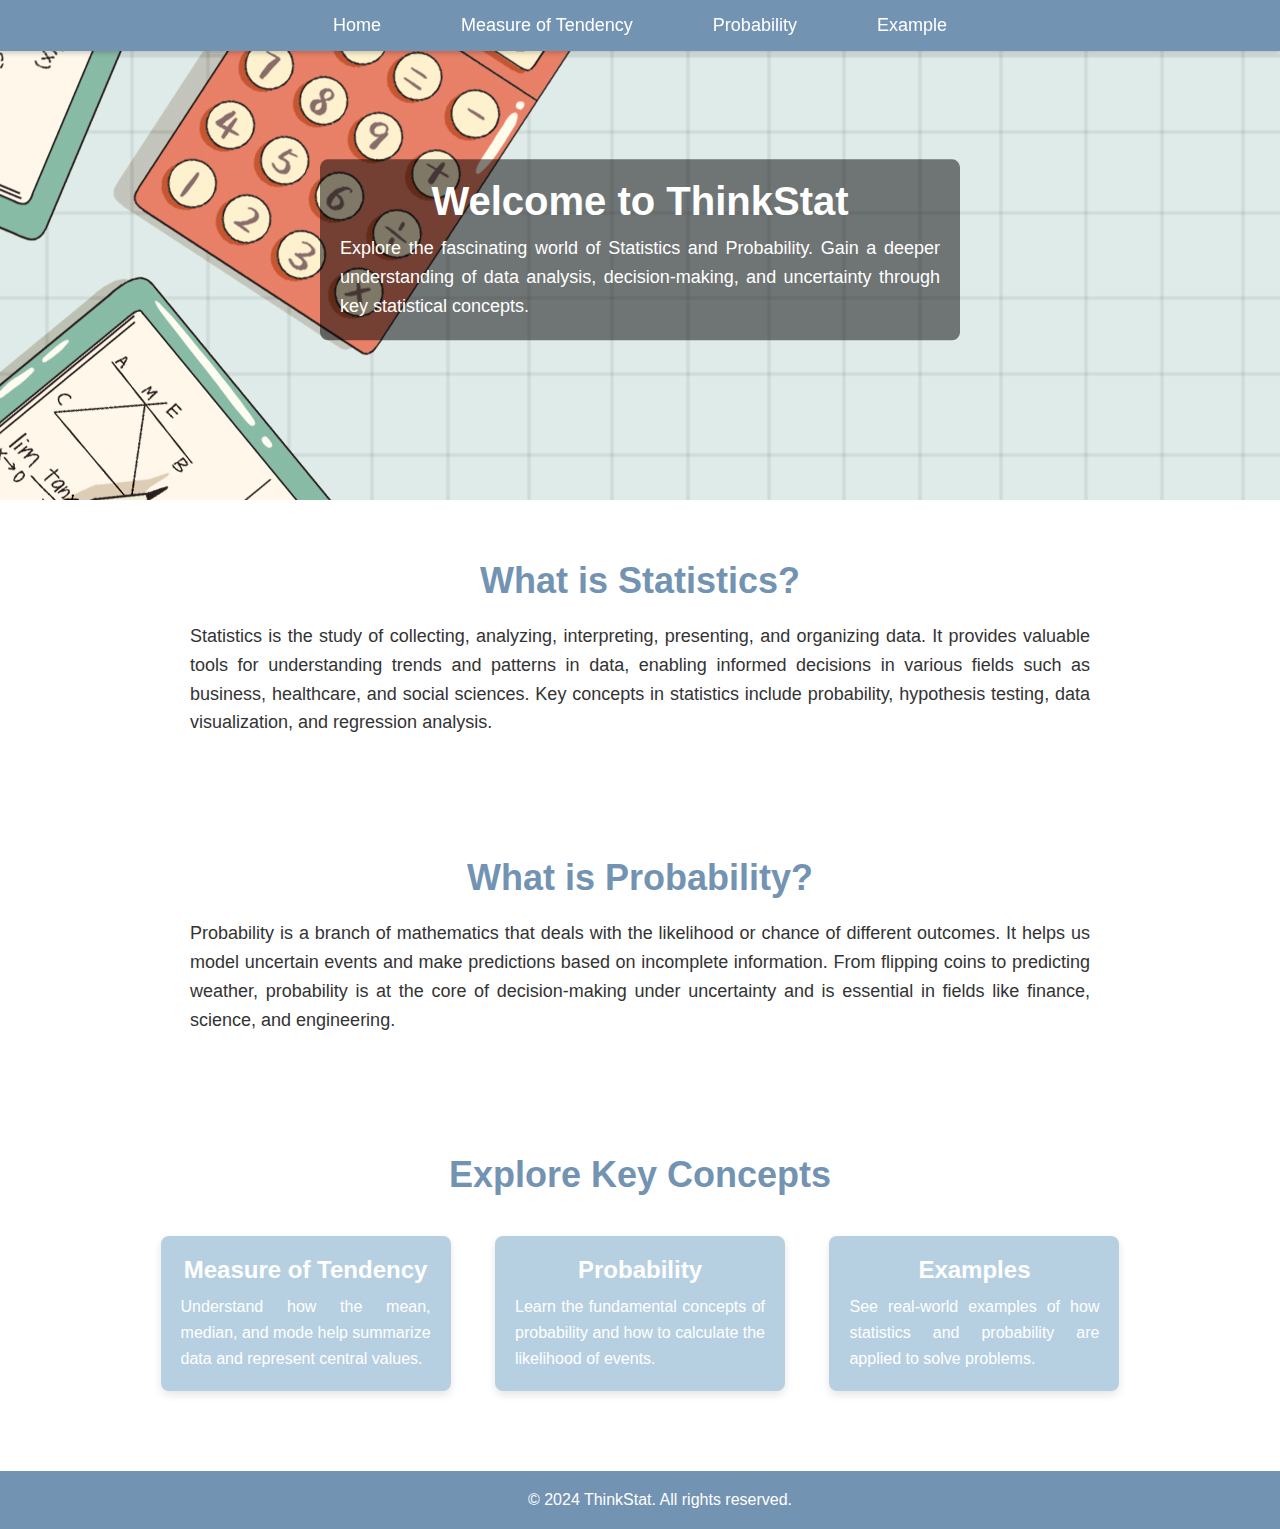
==== commit c39570cc: "final touches" ====
--- a/templates/index.html
+++ b/templates/index.html
@@ -3,208 +3,204 @@
 <head>
     <meta charset="UTF-8">
     <meta name="viewport" content="width=device-width, initial-scale=1.0">
-    <title>Central Tendency Calculator</title>
+    <title>Homepage - ThinkStat</title>
+    <style>
+      
+        body, h1, h2, h3, p {
+            margin: 0;
+            padding: 0;
+        }
+
+     
+        body {
+            font-family: Arial, sans-serif;
+            background-color: #fef1e1; 
+            margin: 0;
+        }
+
+     
+        nav {
+            background-color: #7393B3; 
+            position: fixed;
+            top: 0;
+            width: 100%;
+            z-index: 1000;
+            box-shadow: 0 2px 5px rgba(0, 0, 0, 0.2);
+        }
+
+        nav ul {
+            list-style-type: none;
+            margin: 0;
+            padding: 0;
+            display: flex;
+            justify-content: center;
+        }
+
+        nav ul li {
+            margin: 0 20px;
+        }
+
+        nav ul li a {
+            color: white;
+            text-decoration: none;
+            font-size: 18px;
+            padding: 15px 20px;
+            display: block;
+            transition: background-color 0.3s ease;
+        }
+
+        nav ul li a:hover {
+            background-color: rgba(255, 255, 255, 0.3); 
+            border-radius: 5px;
+        }
+
+        .hero {
+            text-align: center;
+            background-image: url('/static/img/mathyy.jpg');  
+            background-size: auto;
+            color: white;
+            padding: 50px 20px;
+            background-repeat: no-repeat;
+            height: 400px;
+            position: relative;
+        }
+
+  
+        .hero .content {
+            position: absolute;
+            top: 50%;
+            left: 50%;
+            transform: translate(-50%, -50%);
+            background-color: rgba(0, 0, 0, 0.5);
+            padding: 20px;
+            border-radius: 8px;
+            max-width: 80%;
+            color: white;
+        }
+
+        .hero h1 {
+            font-size: 40px;
+            margin-bottom: 10px;
+        }
+
+        .hero p {
+            font-size: 18px;
+            line-height: 1.6;
+        }
+
+ 
+        .content {
+            padding: 60px 20px;
+            text-align: center;
+            background-color: #fff;
+        }
+
+        .content h2 {
+            font-size: 36px;
+            margin-bottom: 20px;
+            color: #7393B3; 
+        }
+
+        .content p {
+            font-size: 18px;
+            color: #333333;
+            max-width: 900px;
+            margin: 0 auto;
+            line-height: 1.6;
+            text-align: justify; 
+        }
+
+        .content .card {
+            display: inline-block;
+            background-color: #B6D0E2; 
+            padding: 20px;
+            margin: 20px;
+            width: 250px;
+            text-align: center;
+            border-radius: 8px;
+            box-shadow: 0 4px 8px rgba(0, 0, 0, 0.1);
+            transition: transform 0.3s ease-in-out;
+        }
+
+        .content .card:hover {
+            transform: translateY(-10px);
+            background-color: #7393B3; 
+        }
+
+        .content .card h3 {
+            font-size: 24px;
+            margin-bottom: 10px;
+        }
+
+        .content .card p {
+            font-size: 16px;
+            color: #003366; 
+        }
+
+       
+        footer {
+            text-align: center;
+            background-color: #7393B3; 
+            color: white;
+            padding: 20px;
+            position: relative;
+            bottom: 0;
+            width: 100%;
+        }
+
+        .white-text {
+            color: white;
+        }
+    </style>
 </head>
 <body>
-    <h1>Central Tendency Calculator</h1>
-    <p>Upload a CSV file or manually input data to calculate the mean, median, and mode.</p>
-    
-    <!-- File Upload Form -->
-    <form id="uploadForm" enctype="multipart/form-data">
-        <label for="file">Upload a CSV file:</label>
-        <input type="file" id="file" name="file" accept=".csv">
-        <br><br>
-        <button type="submit">Upload</button>
-    </form>
-
-    <div id="columnSelection" style="display: none;">
-        <label for="columns">Select Column:</label>
-        <select id="columns"></select>
-        <br><br>
-        <button id="processButton">Calculate</button>
-    </div>
-
-    <br><hr><br>
-
-    <!-- Manual Input Form -->
-    <form id="manualForm">
-        <label for="data">Enter Data (comma-separated):</label><br>
-        <textarea id="data" name="data" rows="5" cols="40" placeholder="e.g., 1, 2, 3, 4, 5"></textarea><br>
-        <label for="interval">Enter Interval (optional for grouped calculations):</label><br>
-        <input type="number" id="interval" name="interval" step="0.1" placeholder="e.g., 5"><br><br>
-        <button type="submit">Analyze</button>
-    </form>
-
-    <div id="result"></div>
-
-    <script>
-        const uploadForm = document.getElementById('uploadForm');
-        const columnSelection = document.getElementById('columnSelection');
-        const columnsDropdown = document.getElementById('columns');
-        const processButton = document.getElementById('processButton');
-        const manualForm = document.getElementById('manualForm');
-        const resultDiv = document.getElementById('result');
-
-        let uploadedFilePath = '';  // Store the uploaded file path
-
-        // Handle File Upload
-        uploadForm.addEventListener('submit', async (e) => {
-            e.preventDefault();
-            const formData = new FormData(uploadForm);
-
-            const response = await fetch('/upload', {
-                method: 'POST',
-                body: formData
-            });
-
-            const data = await response.json();
-
-            if (data.error) {
-                resultDiv.innerHTML = `<p style="color: red;">Error: ${data.error}</p>`;
-            } else {
-                uploadedFilePath = data.file_path;  // Save file path
-                columnSelection.style.display = 'block';
-                columnsDropdown.innerHTML = data.numeric_columns.map(col => `<option value="${col}">${col}</option>`).join('');
-            }
-        });
-
-        // Handle Column Selection and Processing
-        processButton.addEventListener('click', async () => {
-            const selectedColumn = columnsDropdown.value;
-
-            const response = await fetch('/process', {
-                method: 'POST',
-                headers: {
-                    'Content-Type': 'application/x-www-form-urlencoded',
-                },
-                body: new URLSearchParams({
-                    column: selectedColumn,
-                    file_path: uploadedFilePath
-                })
-            });
-
-            const data = await response.json();
-
-            if (data.error) {
-                resultDiv.innerHTML = `<p style="color: red;">Error: ${data.error}</p>`;
-            } else {
-                displayResults(data, selectedColumn);
-            }
-        });
-
-        // Handle Manual Data Input
-        manualForm.addEventListener('submit', async (e) => {
-            e.preventDefault();
-            const formData = new FormData(manualForm);
-
-            const response = await fetch('/manual', {
-                method: 'POST',
-                body: new URLSearchParams(formData)
-            });
-
-            const data = await response.json();
-
-            if (data.error) {
-                resultDiv.innerHTML = `<p style="color: red;">Error: ${data.error}</p>`;
-            } else {
-
-                if (data.grouped) {
-                    // Display grouped and ungrouped results
-                    displayGroupedAndUngroupedResults(data);
-                } else if (data.ungrouped) {
-                    displayUngroupedResults (data);
-                } else {
-                    displayResults(data, "Manual Input");
-                }
-            }
-        });
-
-        function displayResults(data, title) {
-            const mean = data.mean !== undefined ? data.mean.toFixed(2) : 'N/A';
-            const median = data.median !== undefined ? data.median.toFixed(2) : 'N/A';
-            const mode = data.mode ? data.mode.join(', ') : 'N/A';
-            const plot_url = data.plot_url || '';
-
-            resultDiv.innerHTML = `
-                <h2>Results for ${title}</h2>
-                <p><strong>Mean:</strong> ${mean}</p>
-                <p><strong>Median:</strong> ${median}</p>
-                <p><strong>Mode:</strong> ${mode}</p>
-                ${plot_url ? `<h3>Histogram</h3><img src="${plot_url}" alt="Histogram">` : ''}
-            `;
-        }
-
-        function displayUngroupedResults (data) {
-
-        const ungrouped = data.ungrouped;
-            
-            const ungroupedResults = `
-                <h3>Ungrouped Results:</h3>
-                <p><strong>Mean:</strong> ${ungrouped.mean.toFixed(2)}</p>
-                <p><strong>Median:</strong> ${ungrouped.median.toFixed(2)}</p>
-                <p><strong>Mode:</strong> ${ungrouped.mode.join(', ')}</p>
-                <h4>Ungrouped Histogram:</h4>
-                <img src="${ungrouped.plot_url}" alt="Ungrouped Histogram">
-            `;
-
-            resultDiv.innerHTML = `
-                ${ungroupedResults}
-            `;
-        }
-
-        function displayGroupedAndUngroupedResults(data) {
-            const ungrouped = data.ungrouped;
-            const grouped = data.grouped;
-
-            const ungroupedResults = `
-                <h3>Ungrouped Results:</h3>
-                <p><strong>Mean:</strong> ${ungrouped.mean.toFixed(2)}</p>
-                <p><strong>Median:</strong> ${ungrouped.median.toFixed(2)}</p>
-                <p><strong>Mode:</strong> ${ungrouped.mode.join(', ')}</p>
-                <h4>Ungrouped Histogram:</h4>
-                <img src="${ungrouped.plot_url}" alt="Ungrouped Histogram">
-            `;
-
-            const groupedResults = `
-                    <h3>Grouped Results:</h3>
-                    <p><strong>Mean:</strong> ${grouped.mean.toFixed(2)}</p>
-                    <p><strong>Median:</strong> ${grouped.median.toFixed(2)}</p>
-                    <p><strong>Mode:</strong> ${grouped.mode !== null ? grouped.mode.toFixed(2) : 'N/A'}</p>
-                    <h4>Frequency Table:</h4>
-                    <table style="border-collapse: collapse; width: auto; margin: 0;">
-                        <thead>
-                            <tr>
-                                <th style="border: 1px solid black; padding: 2px 5px;">Interval (Bin)</th>
-                                <th style="border: 1px solid black; padding: 2px 5px;">Frequency</th>
-                            </tr>
-                        </thead>
-                        <tbody>
-                            ${grouped.frequency_table.bins.map((bin, index) => `
-                                <tr>
-                                    <td style="border: 1px solid black; padding: 2px 5px; text-align: center;">${bin}</td>
-                                    <td style="border: 1px solid black; padding: 2px 5px; text-align: center;">${grouped.frequency_table.frequencies[index]}</td>
-                                </tr>
-                            `).join('')}
-                        </tbody>
-                    </table>
-                    <h4>Grouped Histogram:</h4>
-                    <img 
-                        src="${grouped.plot_url}" 
-                        alt="Grouped Histogram" 
-                        onerror="this.onerror=null; this.src='https://via.placeholder.com/150';">
-                `;
-
-                // Debugging logs
-                console.log("Grouped Histogram URL:", grouped.plot_url);
-                console.log("Grouped Data:", grouped);
-
-            resultDiv.innerHTML = `
-                <h2>Grouped and Ungrouped Results</h2>
-                ${ungroupedResults}
-                <hr>
-                ${groupedResults}
-            `;
-        }
-    </script>
+
+ 
+    <nav>
+        <ul>
+            <li><a href="/">Home</a></li>
+            <li><a href="/measure-of-tendency">Measure of Tendency</a></li>
+            <li><a href="/probability">Probability</a></li>
+            <li><a href="/events">Example</a></li>
+        </ul>
+    </nav>
+
+    <section class="hero">
+        <div class="content">
+            <h1>Welcome to ThinkStat</h1>
+            <p style="color:white;">Explore the fascinating world of Statistics and Probability. Gain a deeper understanding of data analysis, decision-making, and uncertainty through key statistical concepts.</p>
+        </div>
+    </section>
+
+    <section class="content">
+        <h2>What is Statistics?</h2>
+        <p>Statistics is the study of collecting, analyzing, interpreting, presenting, and organizing data. It provides valuable tools for understanding trends and patterns in data, enabling informed decisions in various fields such as business, healthcare, and social sciences. Key concepts in statistics include probability, hypothesis testing, data visualization, and regression analysis.</p>
+    </section>
+
+    <section class="content">
+        <h2>What is Probability?</h2>
+        <p>Probability is a branch of mathematics that deals with the likelihood or chance of different outcomes. It helps us model uncertain events and make predictions based on incomplete information. From flipping coins to predicting weather, probability is at the core of decision-making under uncertainty and is essential in fields like finance, science, and engineering.</p>
+    </section>
+
+    <section class="content">
+        <h2>Explore Key Concepts</h2>
+        <div class="card">
+            <h3 style="color:white;">Measure of Tendency</h3>
+            <p style="color: white;">Understand how the mean, median, and mode help summarize data and represent central values.</p>
+        </div>
+        <div class="card">
+            <h3 style="color:white;">Probability</h3>
+            <p style="color: white;">Learn the fundamental concepts of probability and how to calculate the likelihood of events.</p>
+        </div>
+        <div class="card">
+            <h3 style="color:white;">Examples</h3>
+            <p style="color: white;">See real-world examples of how statistics and probability are applied to solve problems.</p>
+        </div>
+    </section>
+
+    <footer>
+        <p>&copy; 2024 ThinkStat. All rights reserved.</p>
+    </footer>
+
 </body>
-</html>
+</html>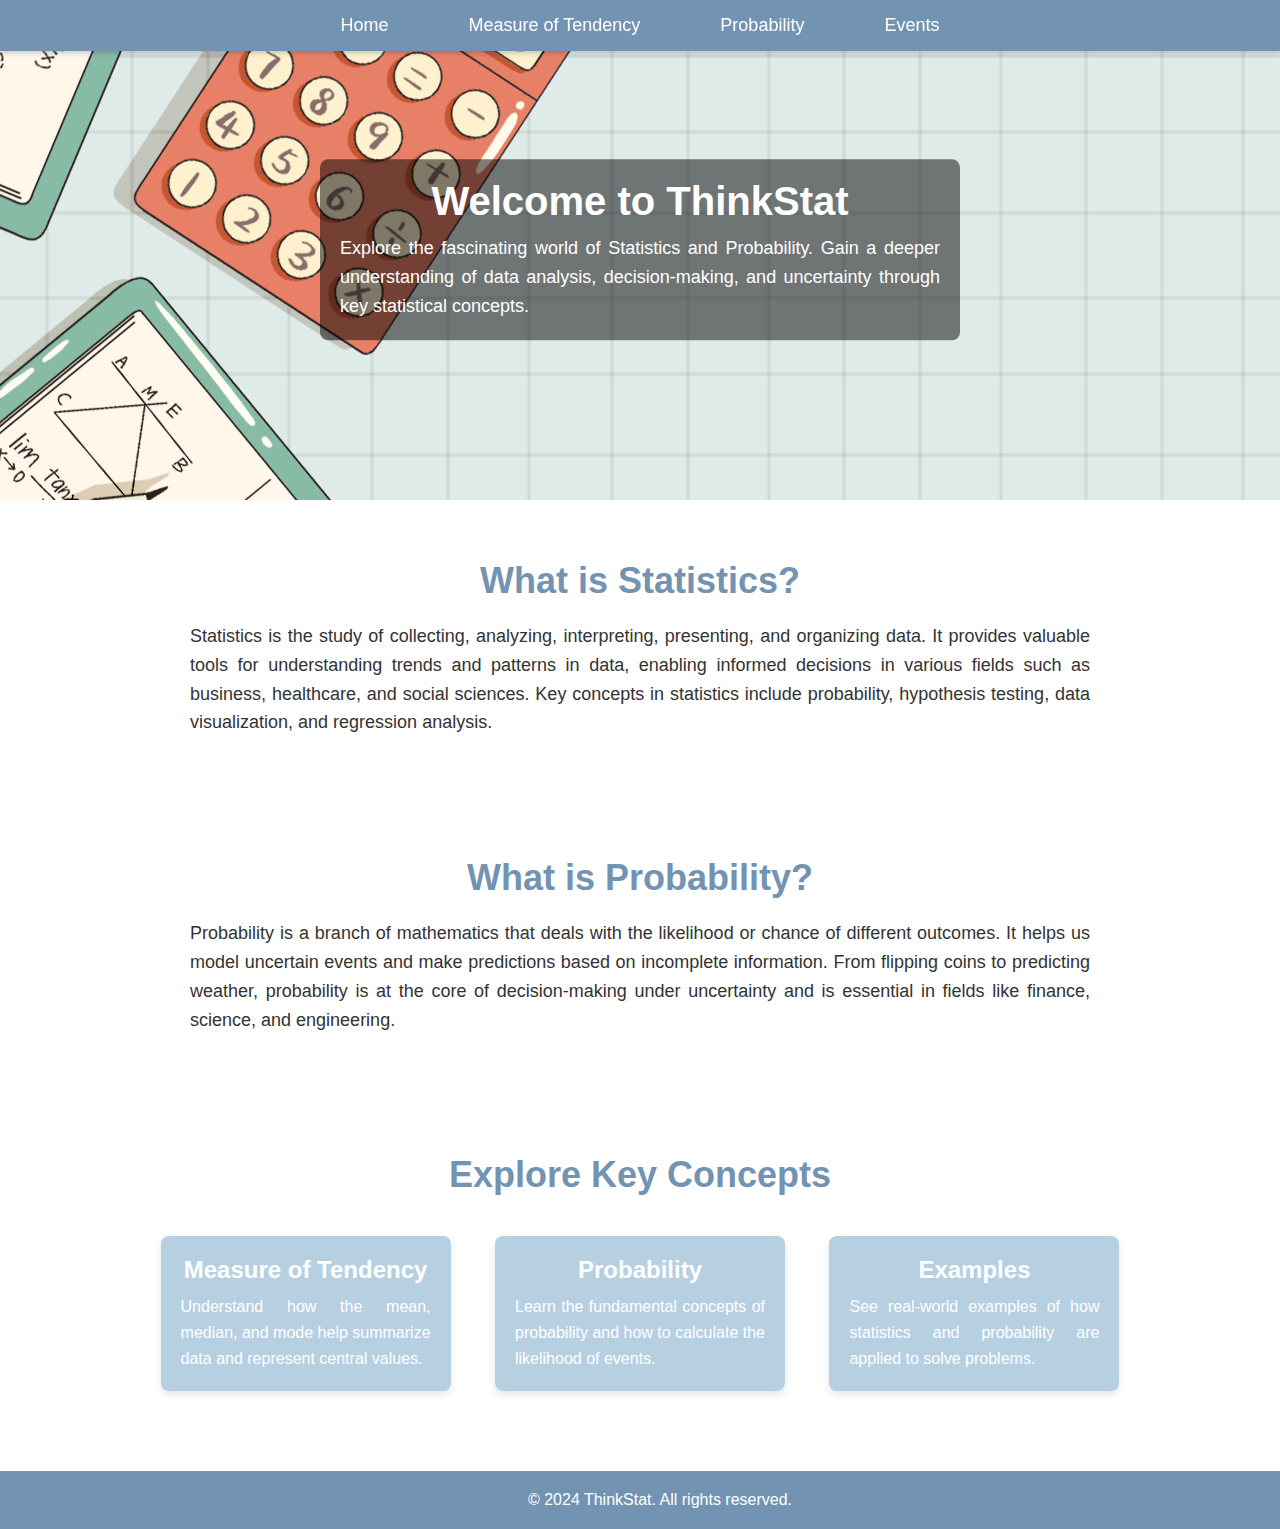
==== commit 7360424e: "final final touches" ====
--- a/templates/index.html
+++ b/templates/index.html
@@ -161,7 +161,7 @@
             <li><a href="/">Home</a></li>
             <li><a href="/measure-of-tendency">Measure of Tendency</a></li>
             <li><a href="/probability">Probability</a></li>
-            <li><a href="/events">Example</a></li>
+            <li><a href="/events">Events</a></li>
         </ul>
     </nav>
 
